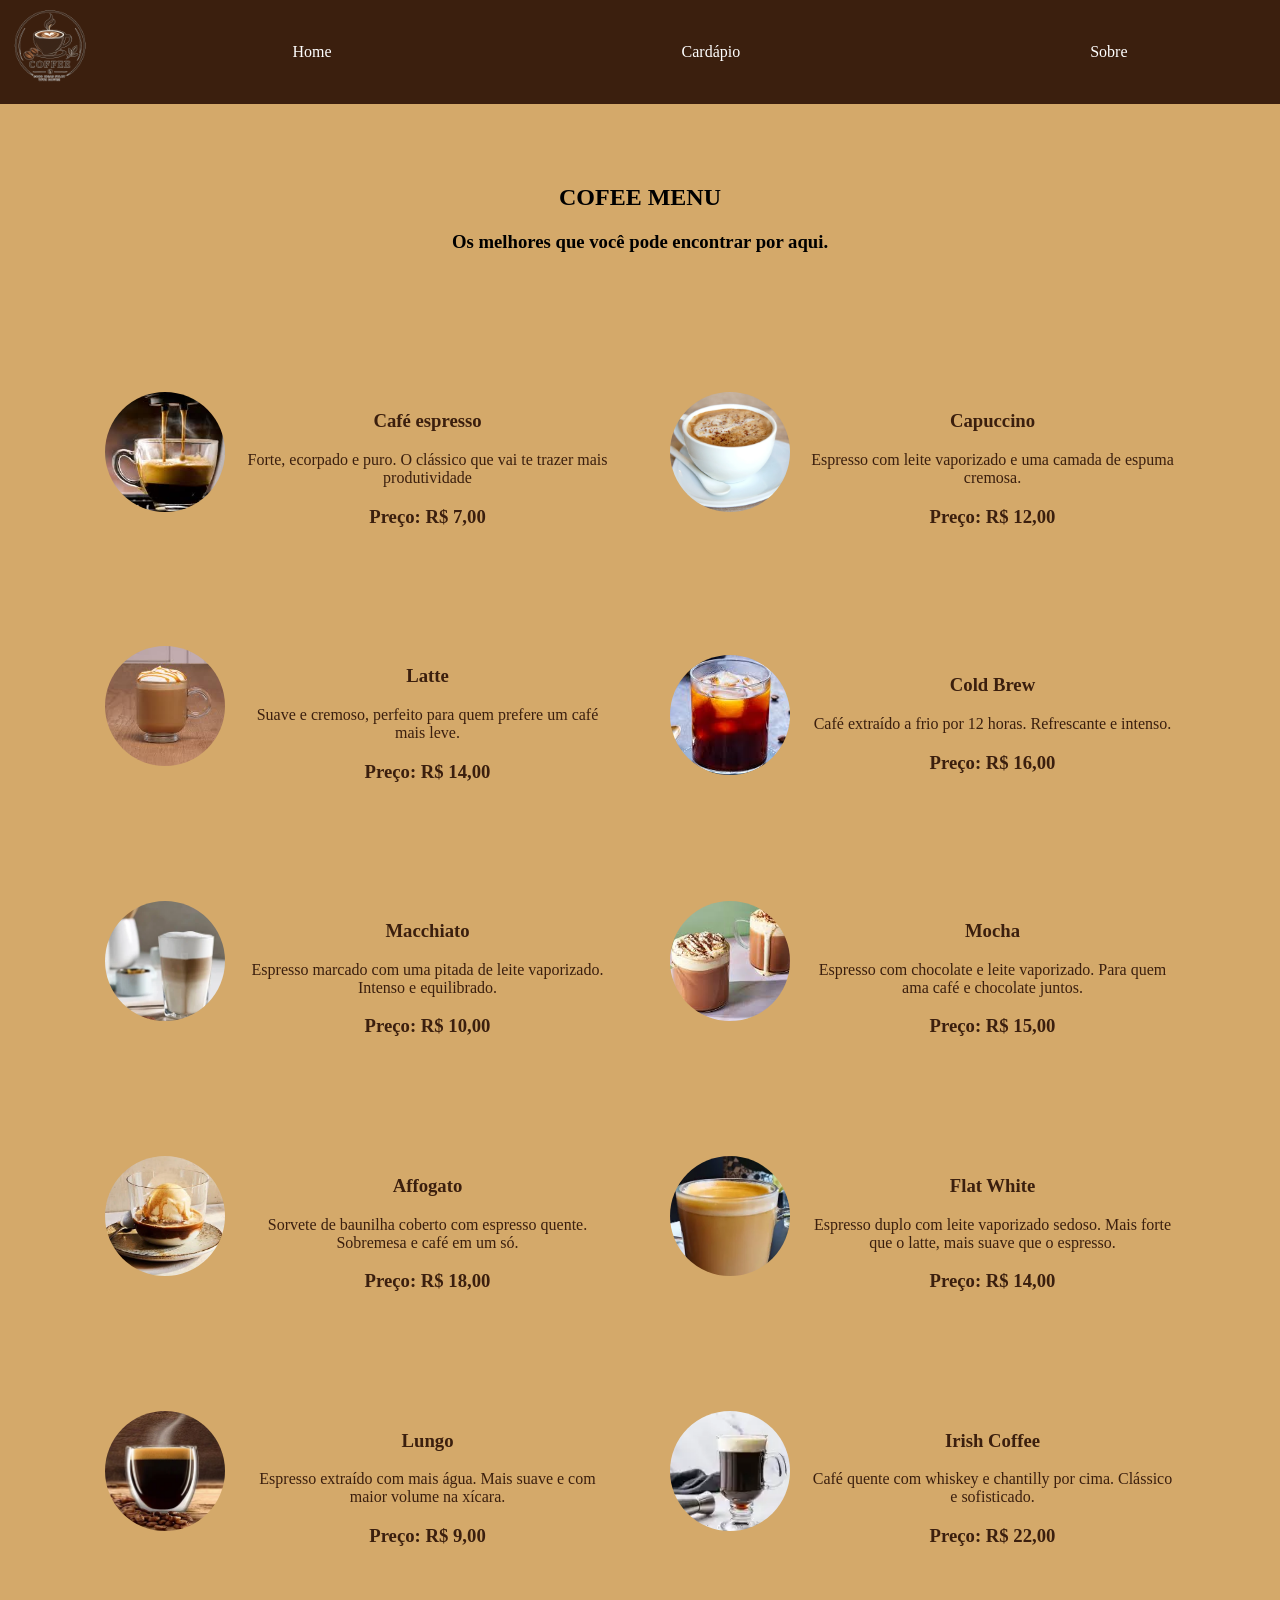
==== codigo/modulos/cardapio.html @ 4ae955fb "feat: add cardapio page with 10 products and menu layout" ====
<!DOCTYPE html>
<html lang="en">
<head>
    <meta charset="UTF-8">
    <meta name="viewport" content="width=device-width, initial-scale=1.0">
    <title>Cardápio</title>
    <link rel="stylesheet" href="../assets/style.css">
</head>
<body>
     <header>
        <nav>
            <span class="logo"><img src="../images/logo.png" width="100px" alt=""></span>
            <ul>
                <li><a href="../modulos/index.html">Home</a></li>
                <li><a href="../modulos/cardapio.html">Cardápio</a></li>
                <li><a href="../modulos/sobre.html">Sobre</a></li>
            </ul>
        </nav>
    </header>
    <main>
        <section class="impacto">
            <h1>COFEE MENU</h1>
            <h3>Os melhores que você pode encontrar por aqui.</h3>
        </section>
        <section class="menu">
            <div class="container-menu">
                <div class="cards-menu">
    <img src="../images/expresso.jpg">
    <div class="info">
        <h3>Café espresso</h3>
        <p>Forte, ecorpado e puro. O clássico que vai te trazer mais produtividade</p>
        <h3>Preço: R$ 7,00</h3>
    </div>
</div>
<div class="cards-menu">
    <img src="../images/capuccino.jpg">
    <div class="info">
        <h3>Capuccino</h3>
        <p>Espresso com leite vaporizado e uma camada de espuma cremosa.</p>
        <h3>Preço: R$ 12,00</h3>
    </div>
</div>
<div class="cards-menu">
    <img src="../images/latte.png">
    <div class="info">
        <h3>Latte</h3>
        <p>Suave e cremoso, perfeito para quem prefere um café mais leve.</p>
        <h3>Preço: R$ 14,00</h3>
    </div>
</div>
<div class="cards-menu">
    <img src="../images/cof.png">
    <div class="info">
        <h3>Cold Brew</h3>
        <p>Café extraído a frio por 12 horas. Refrescante e intenso.</p>
        <h3>Preço: R$ 16,00</h3>
    </div>
</div>
<div class="cards-menu">
    <img src="../images/maquia.webp">
    <div class="info">
        <h3>Macchiato</h3>
        <p>Espresso marcado com uma pitada de leite vaporizado. Intenso e equilibrado.</p>
        <h3>Preço: R$ 10,00</h3>
    </div>
</div>

<div class="cards-menu">
    <img src="../images/moca.jpg">
    <div class="info">
        <h3>Mocha</h3>
        <p>Espresso com chocolate e leite vaporizado. Para quem ama café e chocolate juntos.</p>
        <h3>Preço: R$ 15,00</h3>
    </div>
</div>

<div class="cards-menu">
    <img src="../images/afo.webp">
    <div class="info">
        <h3>Affogato</h3>
        <p>Sorvete de baunilha coberto com espresso quente. Sobremesa e café em um só.</p>
        <h3>Preço: R$ 18,00</h3>
    </div>
</div>

<div class="cards-menu">
    <img src="../images/images.webp">
    <div class="info">
        <h3>Flat White</h3>
        <p>Espresso duplo com leite vaporizado sedoso. Mais forte que o latte, mais suave que o espresso.</p>
        <h3>Preço: R$ 14,00</h3>
    </div>
</div>

<div class="cards-menu">
    <img src="../images/aa.webp">
    <div class="info">
        <h3>Lungo</h3>
        <p>Espresso extraído com mais água. Mais suave e com maior volume na xícara.</p>
        <h3>Preço: R$ 9,00</h3>
    </div>
</div>

<div class="cards-menu">
    <img src="../images/irish.webp">
    <div class="info">
        <h3>Irish Coffee</h3>
        <p>Café quente com whiskey e chantilly por cima. Clássico e sofisticado.</p>
        <h3>Preço: R$ 22,00</h3>
    </div>
</div>
        </section>
    </main>
</body>
</html>
---- codigo/assets/style.css ----
header{
    background-color:#3b1f0e ;    
   
}
body{
    background-color: #d4a96a;
    padding: 0px;
    margin: 0px;
}
nav{
    display: flex;

}

nav ul{
    display: flex;
    list-style: none;
    justify-content: center;
    align-items: center;
    gap: 350px;
    width: 100%;
    
    
}
ul a{
    text-decoration: none;
    color: white;
    
}
.impacto{
    text-align: center;
    padding: 60px 20px;
}
.impacto p{
   text-align: center;
}
.home{
    padding: 40px px;
    
}
.container {
    display: flex;
    flex-wrap: wrap;
    gap: 15px;
    padding: 0 20px;
}
.cards{
    justify-items: center;
    background-color: #3b1f0e;
    color:azure;
    padding: 20px;
    margin:40px;
    text-align:justify;
    border-radius: 10px;
    width: calc(25% - 0px);
    
}
footer{
    background-color: #3b1f0e;
    color: #d4a96a;
    text-align: center;
    padding: 30px 20px;
    background-color: #3b1f0e;
    color: white;
}
.titulo-cardapio {
    text-align: center;
    color: #3b1f0e;
    padding: 20px 0;
}
.cards img {
    width: 100%;
    height: 200px;
    object-fit: cover;
    border-radius: 8px 8px 0 0;
}
.cards-menu{
    align-items: start;
    display: flex;
    justify-items: center;
    gap: 20px;
    color:#3b1f0e;
    padding: 20px;
    margin:20px 0;
    border-radius: 1000px;
     width: calc(50% - 75px);
}
.cards-menu img {
    width: 120px;
    height: 120px;
    object-fit: cover;
    border-radius: 50%;
    flex-shrink: 0;
    justify-content: center;
}
.container-menu {
    display: flex;
    flex-wrap: wrap;
    justify-content: center;
    align-items: center;
    gap: 20px;
    padding: 20px 60px;
    
}
.container{
    justify-content: center;
    align-items: center;
}
.cards-menu .info {
    flex: 1;
    min-width: 0;
    text-align: center;
}
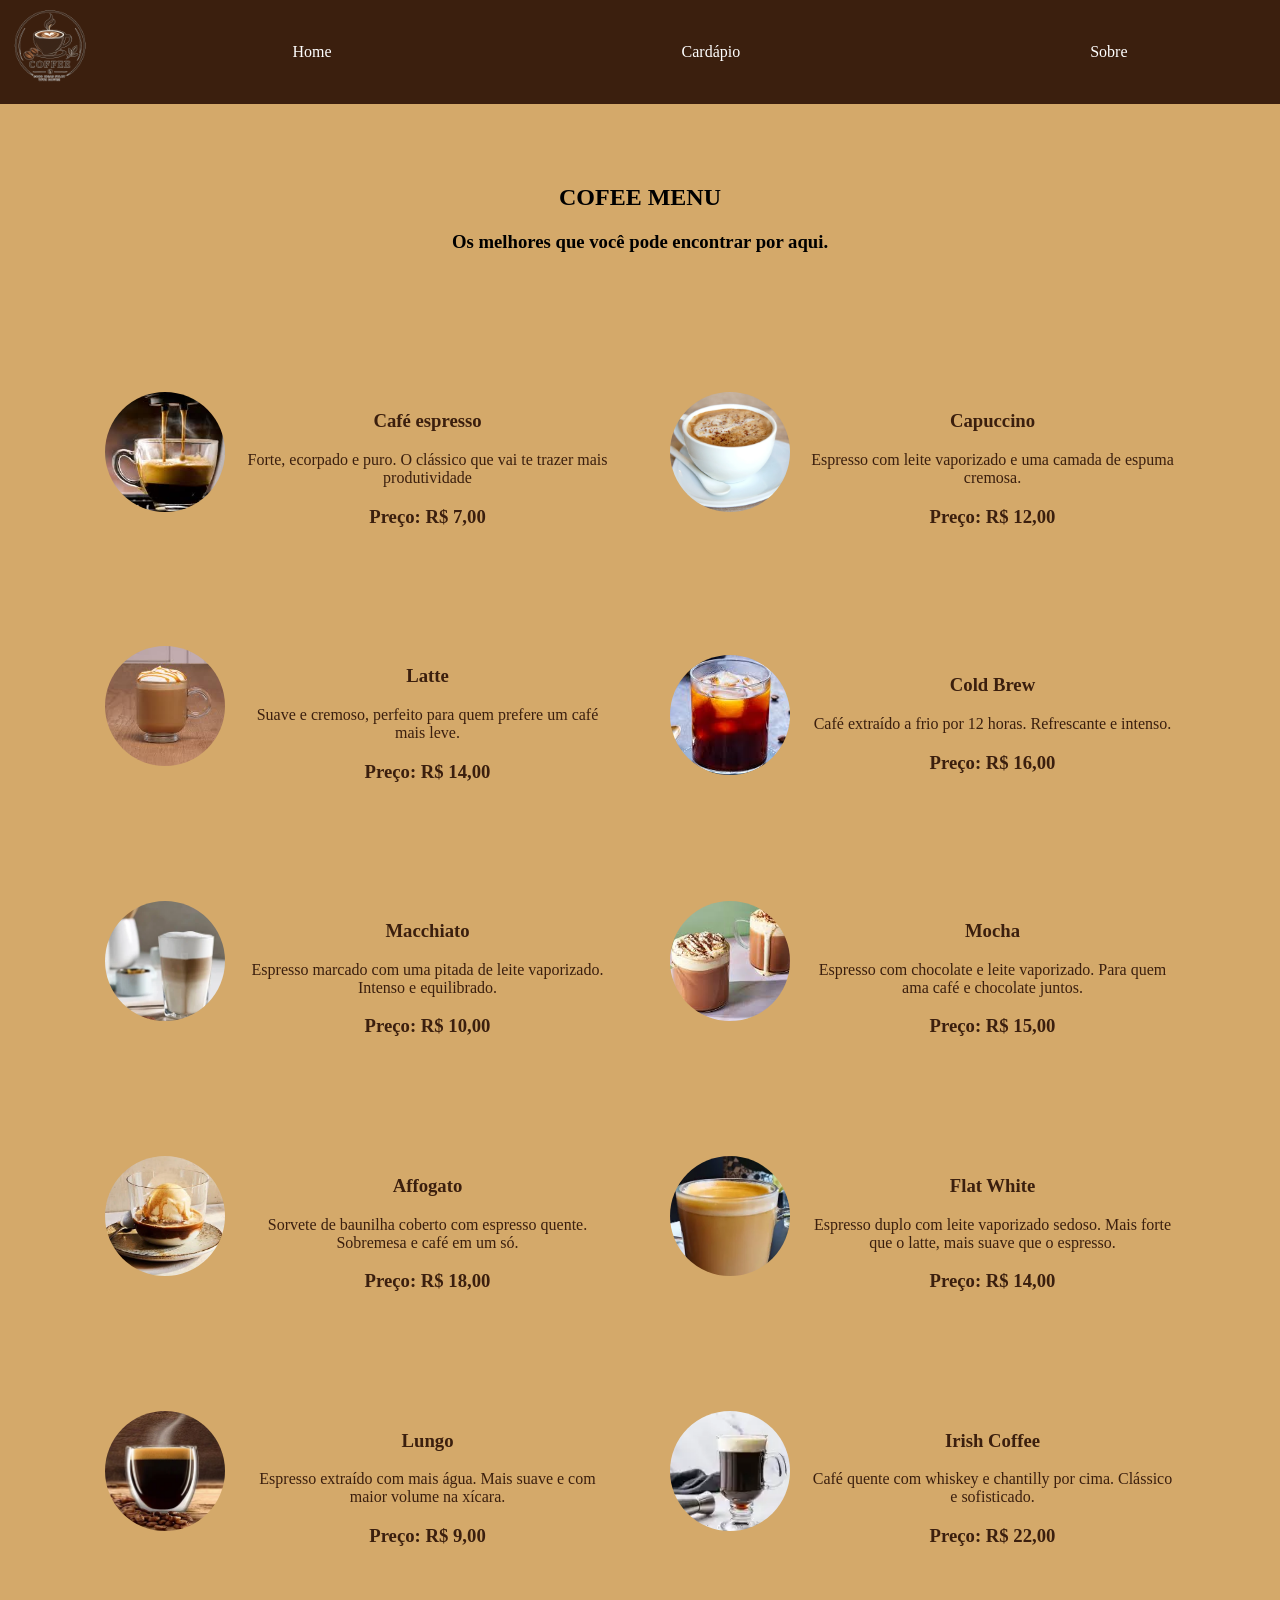
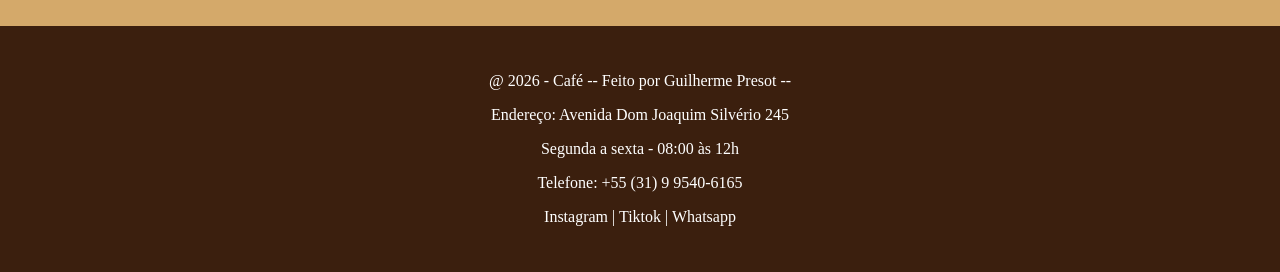
==== commit 9ddbb988: "feat: add sobre page with history, values and location" ====
--- a/codigo/modulos/cardapio.html
+++ b/codigo/modulos/cardapio.html
@@ -111,5 +111,12 @@
 </div>
         </section>
     </main>
+    <footer>
+        <p>@ 2026 - Café -- Feito por Guilherme Presot --</p>
+        <p>Endereço: Avenida Dom Joaquim Silvério 245</p>
+        <p>Segunda a sexta - 08:00 às 12h</p>
+        <p>Telefone: +55 (31) 9 9540-6165</p>
+        <p>Instagram | Tiktok | Whatsapp</p>
+    </footer>
 </body>
 </html>
--- a/codigo/assets/style.css
+++ b/codigo/assets/style.css
@@ -110,4 +110,22 @@
     flex: 1;
     min-width: 0;
     text-align: center;
+}
+.sobre-historia{
+    text-align: center;
+    padding: 50px 20px;
+    
+}
+.sobre-historia img{
+    width: 600px;
+
+}
+.sobre-valores{
+    text-align: center;
+    padding: 50px 20px;
+    
+}
+.sobre-localizacao{
+    text-align: center;
+    padding: 60px 20px;
 }
